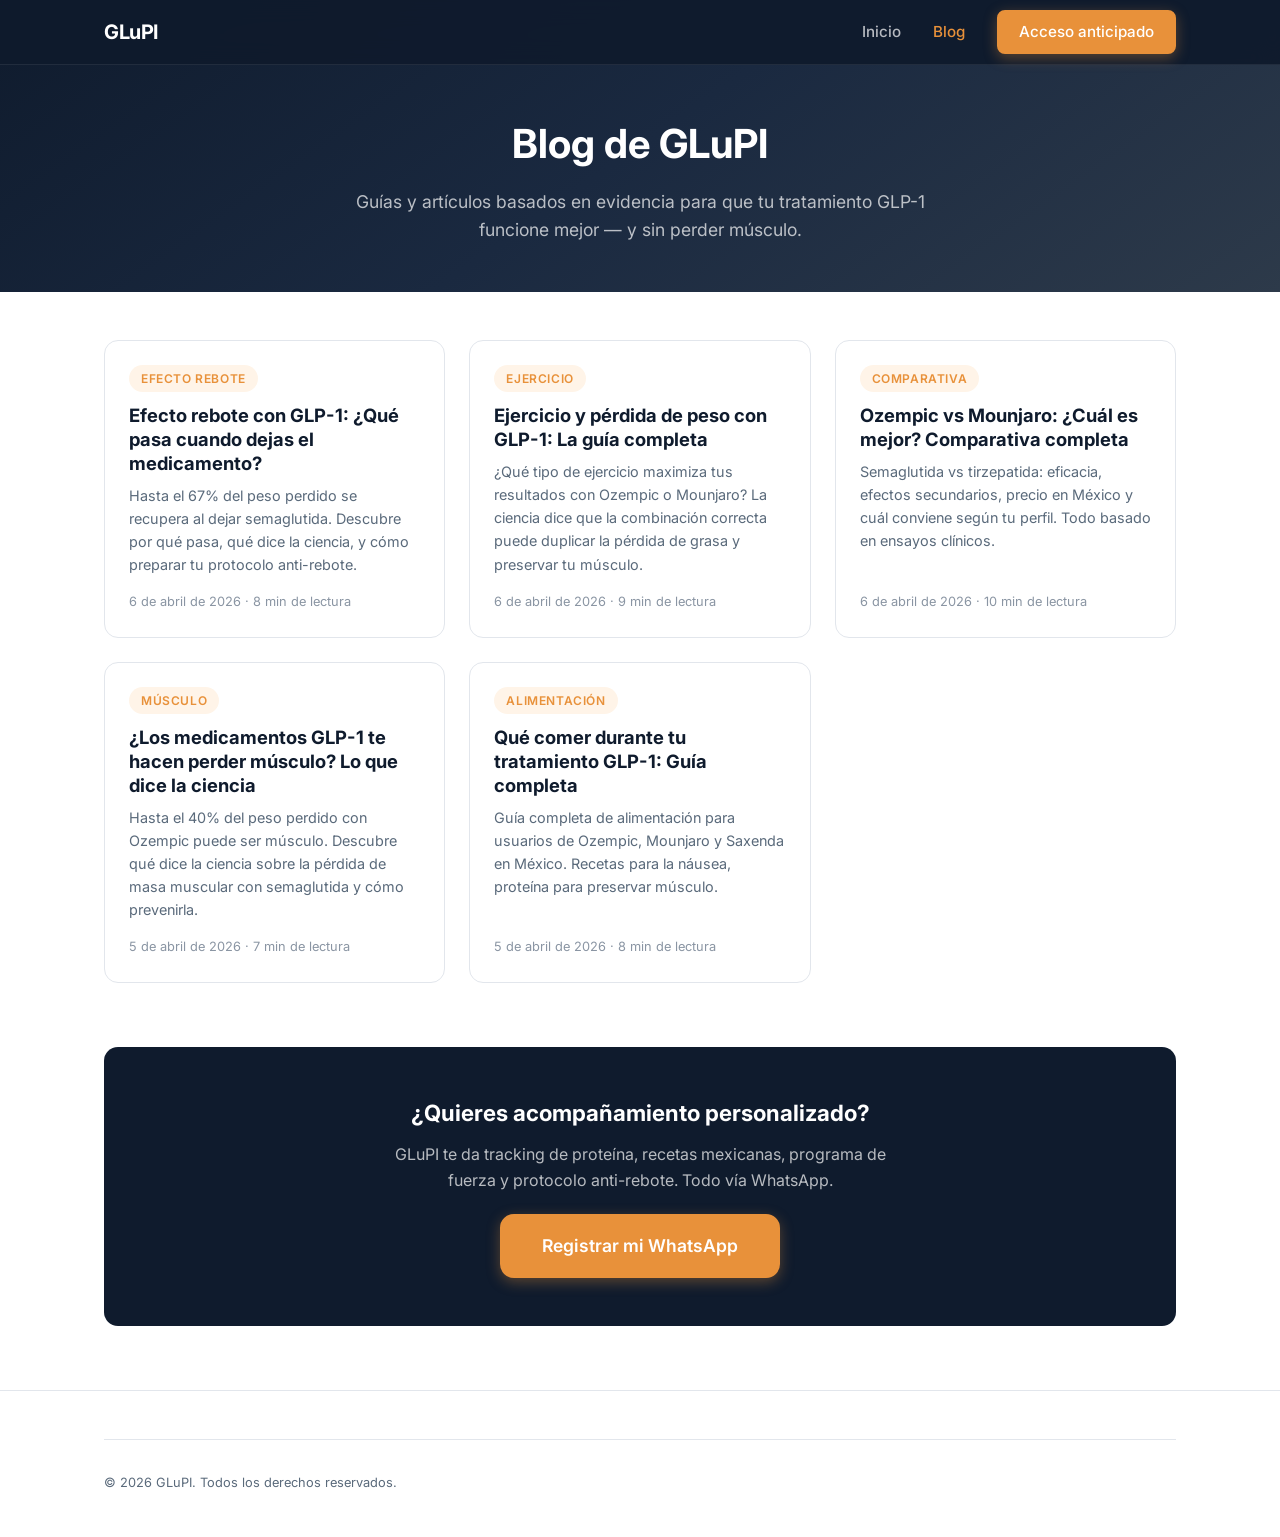
==== blog/index.html @ d0f58d72 "fix: revert all "Glupi" to "GLuPI" across public-facing pages and content Brand name was incorrectly" ====
<!DOCTYPE html>
<html lang="es-MX">
<head>
  <meta charset="UTF-8">
  <meta name="viewport" content="width=device-width, initial-scale=1.0">
  <title>Blog — GLuPI | Guías y artículos sobre tratamiento GLP-1 en México</title>
  <meta name="description" content="Artículos basados en evidencia sobre medicamentos GLP-1 (Ozempic, Mounjaro, Saxenda) en México: alimentación, ejercicio, efecto rebote y más.">
  <meta name="keywords" content="blog GLP-1, Ozempic México, Mounjaro México, semaglutida, tirzepatida, pérdida de peso, tratamiento GLP-1">
  <link rel="canonical" href="https://glupi.com.mx/blog/">

  <!-- Open Graph -->
  <meta property="og:type" content="website">
  <meta property="og:url" content="https://glupi.com.mx/blog/">
  <meta property="og:title" content="Blog — GLuPI | Guías sobre tratamiento GLP-1">
  <meta property="og:description" content="Artículos basados en evidencia sobre medicamentos GLP-1 en México: alimentación, ejercicio, efecto rebote y más.">
  <meta property="og:image" content="https://glupi.com.mx/og-image.png">
  <meta property="og:locale" content="es_MX">
  <meta property="og:site_name" content="GLuPI">

  <!-- Twitter / X -->
  <meta name="twitter:card" content="summary_large_image">
  <meta name="twitter:title" content="Blog — GLuPI | Guías sobre tratamiento GLP-1">
  <meta name="twitter:description" content="Artículos basados en evidencia sobre medicamentos GLP-1 en México.">
  <meta name="twitter:image" content="https://glupi.com.mx/og-image.png">

  <meta name="theme-color" content="#16a34a">
  <link rel="icon" type="image/svg+xml" href="/favicon.svg">

  <link rel="preconnect" href="https://fonts.googleapis.com">
  <link rel="preconnect" href="https://fonts.gstatic.com" crossorigin>
  <link href="https://fonts.googleapis.com/css2?family=Inter:wght@400;500;600;700&display=swap" rel="stylesheet">
  <link rel="stylesheet" href="../styles.css">
  <style>
    .blog-hero {
      padding: 7rem 0 3rem;
      background: linear-gradient(145deg, var(--color-navy) 0%, var(--color-navy-light) 50%, var(--color-slate) 100%);
      text-align: center;
    }
    .blog-hero__title {
      font-size: clamp(1.8rem, 4vw, 2.5rem);
      font-weight: 700;
      color: var(--color-white);
      margin-bottom: 0.75rem;
    }
    .blog-hero__subtitle {
      font-size: 1.1rem;
      color: rgba(255,255,255,0.7);
      max-width: 600px;
      margin: 0 auto;
    }
    .blog-grid {
      display: grid;
      grid-template-columns: repeat(auto-fill, minmax(320px, 1fr));
      gap: 1.5rem;
      padding: 3rem 0 4rem;
    }
    .blog-card {
      background: var(--color-white);
      border: 1px solid var(--color-border);
      border-radius: var(--radius);
      overflow: hidden;
      transition: box-shadow 0.3s, transform 0.3s;
      display: flex;
      flex-direction: column;
    }
    .blog-card:hover {
      box-shadow: var(--shadow-lg);
      transform: translateY(-3px);
    }
    .blog-card__body {
      padding: 1.5rem;
      flex: 1;
      display: flex;
      flex-direction: column;
    }
    .blog-card__tag {
      display: inline-block;
      font-size: 0.75rem;
      font-weight: 600;
      text-transform: uppercase;
      letter-spacing: 0.05em;
      color: var(--color-amber);
      background: var(--color-amber-light);
      padding: 0.25rem 0.75rem;
      border-radius: 20px;
      margin-bottom: 0.75rem;
      width: fit-content;
    }
    .blog-card__title {
      font-size: 1.15rem;
      font-weight: 700;
      color: var(--color-navy);
      line-height: 1.3;
      margin-bottom: 0.5rem;
    }
    .blog-card__title a {
      color: inherit;
      text-decoration: none;
    }
    .blog-card__title a:hover {
      color: var(--color-amber);
    }
    .blog-card__excerpt {
      font-size: 0.9rem;
      color: var(--color-text-light);
      line-height: 1.6;
      margin-bottom: 1rem;
      flex: 1;
    }
    .blog-card__meta {
      font-size: 0.8rem;
      color: var(--color-text-muted);
    }
    .blog-cta-banner {
      background: var(--color-navy);
      padding: 3rem 1.5rem;
      border-radius: var(--radius);
      text-align: center;
      margin-bottom: 4rem;
    }
    .blog-cta-banner h3 {
      font-size: 1.4rem;
      color: var(--color-white);
      margin-bottom: 0.75rem;
    }
    .blog-cta-banner p {
      color: rgba(255,255,255,0.7);
      margin-bottom: 1.25rem;
      max-width: 500px;
      margin-left: auto;
      margin-right: auto;
    }
  </style>

  <script type="application/ld+json">
  {
    "@context": "https://schema.org",
    "@type": "Blog",
    "name": "Blog de GLuPI",
    "description": "Artículos basados en evidencia sobre medicamentos GLP-1 en México",
    "url": "https://glupi.com.mx/blog/",
    "inLanguage": "es-MX",
    "publisher": {
      "@type": "Organization",
      "name": "GLuPI",
      "url": "https://glupi.com.mx/"
    }
  }
  </script>
</head>
<body>

  <nav class="nav">
    <div class="container nav__inner">
      <a href="../index.html" class="nav__logo">GLuPI</a>
      <button class="nav__toggle" aria-label="Menú">
        <span></span><span></span><span></span>
      </button>
      <ul class="nav__links">
        <li><a href="../index.html">Inicio</a></li>
        <li><a href="./" style="color: var(--color-amber);">Blog</a></li>
        <li><a href="../index.html#registro" class="btn btn--primary btn--sm">Acceso anticipado</a></li>
      </ul>
    </div>
  </nav>

  <section class="blog-hero">
    <div class="container">
      <h1 class="blog-hero__title">Blog de GLuPI</h1>
      <p class="blog-hero__subtitle">Guías y artículos basados en evidencia para que tu tratamiento GLP-1 funcione mejor — y sin perder músculo.</p>
    </div>
  </section>

  <main class="container">
    <div class="blog-grid">

      <article class="blog-card">
        <div class="blog-card__body">
          <span class="blog-card__tag">Efecto rebote</span>
          <h2 class="blog-card__title"><a href="efecto-rebote-glp1.html">Efecto rebote con GLP-1: ¿Qué pasa cuando dejas el medicamento?</a></h2>
          <p class="blog-card__excerpt">Hasta el 67% del peso perdido se recupera al dejar semaglutida. Descubre por qué pasa, qué dice la ciencia, y cómo preparar tu protocolo anti-rebote.</p>
          <span class="blog-card__meta">6 de abril de 2026 · 8 min de lectura</span>
        </div>
      </article>

      <article class="blog-card">
        <div class="blog-card__body">
          <span class="blog-card__tag">Ejercicio</span>
          <h2 class="blog-card__title"><a href="ejercicio-perdida-peso-glp1.html">Ejercicio y pérdida de peso con GLP-1: La guía completa</a></h2>
          <p class="blog-card__excerpt">¿Qué tipo de ejercicio maximiza tus resultados con Ozempic o Mounjaro? La ciencia dice que la combinación correcta puede duplicar la pérdida de grasa y preservar tu músculo.</p>
          <span class="blog-card__meta">6 de abril de 2026 · 9 min de lectura</span>
        </div>
      </article>

      <article class="blog-card">
        <div class="blog-card__body">
          <span class="blog-card__tag">Comparativa</span>
          <h2 class="blog-card__title"><a href="ozempic-vs-mounjaro.html">Ozempic vs Mounjaro: ¿Cuál es mejor? Comparativa completa</a></h2>
          <p class="blog-card__excerpt">Semaglutida vs tirzepatida: eficacia, efectos secundarios, precio en México y cuál conviene según tu perfil. Todo basado en ensayos clínicos.</p>
          <span class="blog-card__meta">6 de abril de 2026 · 10 min de lectura</span>
        </div>
      </article>

      <article class="blog-card">
        <div class="blog-card__body">
          <span class="blog-card__tag">Músculo</span>
          <h2 class="blog-card__title"><a href="perdida-musculo-glp1.html">¿Los medicamentos GLP-1 te hacen perder músculo? Lo que dice la ciencia</a></h2>
          <p class="blog-card__excerpt">Hasta el 40% del peso perdido con Ozempic puede ser músculo. Descubre qué dice la ciencia sobre la pérdida de masa muscular con semaglutida y cómo prevenirla.</p>
          <span class="blog-card__meta">5 de abril de 2026 · 7 min de lectura</span>
        </div>
      </article>

      <article class="blog-card">
        <div class="blog-card__body">
          <span class="blog-card__tag">Alimentación</span>
          <h2 class="blog-card__title"><a href="que-comer-tratamiento-glp1.html">Qué comer durante tu tratamiento GLP-1: Guía completa</a></h2>
          <p class="blog-card__excerpt">Guía completa de alimentación para usuarios de Ozempic, Mounjaro y Saxenda en México. Recetas para la náusea, proteína para preservar músculo.</p>
          <span class="blog-card__meta">5 de abril de 2026 · 8 min de lectura</span>
        </div>
      </article>

    </div>

    <div class="blog-cta-banner">
      <h3>¿Quieres acompañamiento personalizado?</h3>
      <p>GLuPI te da tracking de proteína, recetas mexicanas, programa de fuerza y protocolo anti-rebote. Todo vía WhatsApp.</p>
      <a href="../index.html#registro" class="btn btn--primary btn--lg">Registrar mi WhatsApp</a>
    </div>
  </main>

  <footer class="footer">
    <div class="container">
      <div class="footer__legal">
        <p>&copy; 2026 GLuPI. Todos los derechos reservados.</p>
      </div>
    </div>
  </footer>

  <script>
    document.querySelector('.nav__toggle')?.addEventListener('click', function() {
      document.querySelector('.nav__links').classList.toggle('nav__links--open');
    });
  </script>

</body>
</html>
---- styles.css ----
/* ===== Reset & Base ===== */
*, *::before, *::after { box-sizing: border-box; margin: 0; padding: 0; }

:root {
  --color-navy: #0F1B2D;
  --color-navy-light: #1A2940;
  --color-slate: #2D3A4A;
  --color-amber: #E8913A;
  --color-amber-dark: #D47E2E;
  --color-amber-light: #FFF4E8;
  --color-coral: #E06B5E;
  --color-teal: #2BBAA0;
  --color-teal-light: #E6F9F5;
  --color-text: #2D3A4A;
  --color-text-light: #5A6A7B;
  --color-text-muted: #8A95A3;
  --color-bg: #F8F9FB;
  --color-white: #fff;
  --color-border: #E2E6EC;
  --radius: 14px;
  --radius-sm: 8px;
  --radius-lg: 20px;
  --shadow: 0 2px 8px rgba(15,27,45,0.06), 0 1px 2px rgba(15,27,45,0.04);
  --shadow-lg: 0 8px 32px rgba(15,27,45,0.1);
  --shadow-xl: 0 16px 48px rgba(15,27,45,0.14);
  --font: 'Inter', -apple-system, BlinkMacSystemFont, 'Segoe UI', sans-serif;
}

html { scroll-behavior: smooth; }
body {
  font-family: var(--font);
  color: var(--color-text);
  background: var(--color-white);
  line-height: 1.6;
  -webkit-font-smoothing: antialiased;
}

img { max-width: 100%; display: block; }
a { color: var(--color-amber); text-decoration: none; }

/* Screen-reader-only utility */
.sr-only {
  position: absolute;
  width: 1px; height: 1px;
  padding: 0; margin: -1px;
  overflow: hidden;
  clip: rect(0,0,0,0);
  white-space: nowrap;
  border: 0;
}

/* Keyboard focus indicators (accessibility) */
a:focus-visible,
button:focus-visible,
input:focus-visible,
select:focus-visible,
summary:focus-visible,
[tabindex]:focus-visible {
  outline: 2px solid var(--color-amber);
  outline-offset: 2px;
}

.container {
  max-width: 1120px;
  margin: 0 auto;
  padding: 0 1.5rem;
}
.container--narrow { max-width: 780px; }

/* ===== Buttons ===== */
.btn {
  display: inline-flex;
  align-items: center;
  justify-content: center;
  font-family: var(--font);
  font-weight: 600;
  font-size: 1rem;
  border-radius: var(--radius-sm);
  padding: 0.75rem 1.75rem;
  cursor: pointer;
  transition: all 0.2s ease;
  border: 2px solid transparent;
  text-decoration: none;
}
.btn--primary {
  background: var(--color-amber);
  color: var(--color-white);
  border-color: var(--color-amber);
  box-shadow: 0 4px 14px rgba(232,145,58,0.35);
}
.btn--primary:hover {
  background: var(--color-amber-dark);
  border-color: var(--color-amber-dark);
  transform: translateY(-2px);
  box-shadow: 0 6px 20px rgba(232,145,58,0.4);
}
.btn--outline {
  background: transparent;
  color: var(--color-white);
  border-color: rgba(255,255,255,0.4);
}
.btn--outline:hover {
  background: rgba(255,255,255,0.1);
  border-color: rgba(255,255,255,0.7);
}
.btn--outline-dark {
  background: transparent;
  color: var(--color-navy);
  border-color: var(--color-border);
}
.btn--outline-dark:hover {
  background: var(--color-bg);
  border-color: var(--color-navy);
}
.btn--lg { padding: 1rem 2.5rem; font-size: 1.1rem; border-radius: var(--radius); }
.btn--sm { padding: 0.5rem 1.25rem; font-size: 0.9rem; }
.btn--block { width: 100%; }

/* ===== Nav ===== */
.nav {
  position: fixed;
  top: 0; left: 0; right: 0;
  z-index: 100;
  background: rgba(15,27,45,0.95);
  backdrop-filter: blur(12px);
  border-bottom: 1px solid rgba(255,255,255,0.08);
}
.nav__inner {
  display: flex;
  align-items: center;
  justify-content: space-between;
  height: 64px;
}
.nav__logo {
  font-size: 1.25rem;
  font-weight: 700;
  color: var(--color-white);
  text-decoration: none;
  letter-spacing: -0.02em;
}
.nav__logo span { color: var(--color-amber); }
.nav__links {
  display: flex;
  align-items: center;
  gap: 2rem;
  list-style: none;
}
.nav__links a {
  font-size: 0.95rem;
  font-weight: 500;
  color: rgba(255,255,255,0.7);
  transition: color 0.2s;
}
.nav__links a:hover { color: var(--color-white); }
.nav__links .btn { color: var(--color-white); }
.nav__toggle {
  display: none;
  flex-direction: column;
  gap: 5px;
  background: none;
  border: none;
  cursor: pointer;
  padding: 4px;
}
.nav__toggle span {
  width: 24px; height: 2px;
  background: var(--color-white);
  border-radius: 2px;
  transition: 0.2s;
}

@media (max-width: 768px) {
  .nav__toggle { display: flex; }
  .nav__links {
    display: none;
    position: absolute;
    top: 64px; left: 0; right: 0;
    background: var(--color-navy);
    flex-direction: column;
    padding: 1.5rem;
    gap: 1rem;
    border-bottom: 1px solid rgba(255,255,255,0.08);
  }
  .nav__links--open { display: flex; }
}

/* ===== Hero ===== */
.hero {
  padding: 8rem 0 5rem;
  background: linear-gradient(145deg, var(--color-navy) 0%, var(--color-navy-light) 50%, var(--color-slate) 100%);
  position: relative;
  overflow: hidden;
}
.hero::before {
  content: '';
  position: absolute;
  top: -40%; right: -20%;
  width: 600px; height: 600px;
  background: radial-gradient(circle, rgba(232,145,58,0.12) 0%, transparent 70%);
  border-radius: 50%;
}
.hero::after {
  content: '';
  position: absolute;
  bottom: -30%; left: -10%;
  width: 400px; height: 400px;
  background: radial-gradient(circle, rgba(43,186,160,0.08) 0%, transparent 70%);
  border-radius: 50%;
}
.hero__inner {
  max-width: 860px;
  position: relative;
  z-index: 1;
}
.hero__eyebrow {
  display: inline-block;
  font-size: 0.85rem;
  font-weight: 600;
  color: var(--color-amber);
  background: rgba(232,145,58,0.12);
  padding: 0.35rem 1rem;
  border-radius: 20px;
  margin-bottom: 1.25rem;
  letter-spacing: 0.03em;
}
.hero__title {
  font-size: clamp(2.2rem, 5vw, 3.5rem);
  font-weight: 700;
  line-height: 1.12;
  color: var(--color-white);
  margin-bottom: 1.25rem;
  letter-spacing: -0.02em;
}
.hero__title em {
  font-style: normal;
  background: linear-gradient(135deg, var(--color-amber), var(--color-coral));
  -webkit-background-clip: text;
  -webkit-text-fill-color: transparent;
  background-clip: text;
}
.hero__subtitle {
  font-size: 1.15rem;
  color: rgba(255,255,255,0.7);
  line-height: 1.7;
  margin-bottom: 2rem;
  max-width: 680px;
}
.hero__cta { display: flex; gap: 1rem; flex-wrap: wrap; }
.hero__trust {
  margin-top: 1.75rem;
  font-size: 0.85rem;
  color: rgba(255,255,255,0.45);
  display: flex;
  align-items: center;
  gap: 0.5rem;
}
.hero__trust::before {
  content: '';
  width: 6px; height: 6px;
  background: var(--color-teal);
  border-radius: 50%;
  flex-shrink: 0;
}

/* ===== Sections ===== */
.section {
  padding: 5rem 0;
}
.section--light {
  background: var(--color-bg);
}
.section--dark {
  background: var(--color-navy);
}
.section--amber {
  background: linear-gradient(135deg, var(--color-amber) 0%, var(--color-coral) 100%);
}
.section__title {
  font-size: clamp(1.5rem, 3.5vw, 2.25rem);
  font-weight: 700;
  color: var(--color-navy);
  text-align: center;
  margin-bottom: 0.75rem;
  letter-spacing: -0.02em;
}
.section__subtitle {
  font-size: 1.1rem;
  color: var(--color-text-light);
  text-align: center;
  max-width: 600px;
  margin: 0 auto 3rem;
}

/* ===== Stats ===== */
.stats {
  display: grid;
  grid-template-columns: repeat(auto-fit, minmax(240px, 1fr));
  gap: 1.5rem;
  margin-top: 1rem;
}
.stat {
  text-align: center;
  padding: 2rem 1.5rem;
  background: var(--color-white);
  border-radius: var(--radius);
  box-shadow: var(--shadow);
  border: 1px solid var(--color-border);
  position: relative;
  overflow: hidden;
}
.stat::before {
  content: '';
  position: absolute;
  top: 0; left: 0; right: 0;
  height: 3px;
  background: linear-gradient(90deg, var(--color-amber), var(--color-coral));
}
.stat__number {
  display: block;
  font-size: 2.75rem;
  font-weight: 700;
  color: var(--color-navy);
  line-height: 1.1;
  margin-bottom: 0.5rem;
}
.stat__label {
  display: block;
  font-size: 0.95rem;
  color: var(--color-text);
  line-height: 1.5;
}
.stat__source {
  display: block;
  font-size: 0.8rem;
  color: var(--color-text-muted);
  margin-top: 0.5rem;
}

/* ===== Phases ===== */
.phases {
  display: flex;
  flex-direction: column;
  gap: 2rem;
}
.phase {
  display: flex;
  gap: 1.5rem;
  align-items: flex-start;
  background: var(--color-white);
  border-radius: var(--radius);
  padding: 2rem;
  box-shadow: var(--shadow);
  border: 1px solid var(--color-border);
  transition: box-shadow 0.3s, transform 0.3s;
}
.phase:hover {
  box-shadow: var(--shadow-lg);
  transform: translateY(-2px);
}
.phase__number {
  flex-shrink: 0;
  width: 52px; height: 52px;
  background: linear-gradient(135deg, var(--color-navy), var(--color-slate));
  color: var(--color-white);
  border-radius: var(--radius-sm);
  display: flex;
  align-items: center;
  justify-content: center;
  font-size: 1.25rem;
  font-weight: 700;
}
.phase__title {
  font-size: 1.3rem;
  font-weight: 700;
  color: var(--color-navy);
  margin-bottom: 0.25rem;
}
.phase__period {
  font-size: 0.85rem;
  font-weight: 600;
  color: var(--color-amber);
  margin-bottom: 0.5rem;
  text-transform: uppercase;
  letter-spacing: 0.05em;
}
.phase__desc {
  color: var(--color-text-light);
  margin-bottom: 0.75rem;
  line-height: 1.6;
}
.phase__features {
  list-style: none;
  display: flex;
  flex-wrap: wrap;
  gap: 0.5rem;
}
.phase__features li {
  font-size: 0.85rem;
  color: var(--color-navy);
  padding: 0.3rem 0.75rem;
  background: var(--color-amber-light);
  border-radius: 20px;
  font-weight: 500;
}

@media (max-width: 600px) {
  .phase { flex-direction: column; }
}

/* ===== Features ===== */
.features {
  display: grid;
  grid-template-columns: repeat(auto-fit, minmax(240px, 1fr));
  gap: 1.5rem;
}
.feature {
  text-align: center;
  padding: 2.5rem 1.5rem;
  background: var(--color-white);
  border-radius: var(--radius);
  border: 1px solid var(--color-border);
  transition: box-shadow 0.3s, transform 0.3s;
}
.feature:hover {
  box-shadow: var(--shadow-lg);
  transform: translateY(-3px);
}
.feature__icon {
  width: 56px; height: 56px;
  margin: 0 auto 1rem;
  background: var(--color-amber-light);
  border-radius: var(--radius-sm);
  display: flex;
  align-items: center;
  justify-content: center;
  font-size: 1.5rem;
}
.feature__title {
  font-size: 1.05rem;
  font-weight: 600;
  color: var(--color-navy);
  margin-bottom: 0.5rem;
}
.feature__desc {
  font-size: 0.9rem;
  color: var(--color-text-light);
  line-height: 1.6;
}

/* ===== WhatsApp Preview ===== */
.wa-preview {
  max-width: 380px;
  margin: 2.5rem auto 0;
  background: #E5DDD5;
  border-radius: var(--radius-lg);
  padding: 1.5rem 1rem;
  box-shadow: var(--shadow-xl);
  position: relative;
}
.wa-preview__header {
  display: flex;
  align-items: center;
  gap: 0.75rem;
  margin-bottom: 1rem;
  padding-bottom: 0.75rem;
  border-bottom: 1px solid rgba(0,0,0,0.08);
}
.wa-preview__avatar {
  width: 36px; height: 36px;
  background: var(--color-navy);
  border-radius: 50%;
  display: flex;
  align-items: center;
  justify-content: center;
  color: var(--color-amber);
  font-weight: 700;
  font-size: 0.85rem;
}
.wa-preview__name {
  font-size: 0.9rem;
  font-weight: 600;
  color: var(--color-navy);
}
.wa-preview__status {
  font-size: 0.75rem;
  color: var(--color-text-muted);
}
.wa-bubble {
  max-width: 85%;
  padding: 0.6rem 0.8rem;
  border-radius: 8px;
  font-size: 0.85rem;
  line-height: 1.5;
  margin-bottom: 0.5rem;
}
.wa-bubble--bot {
  background: var(--color-white);
  border-top-left-radius: 0;
  color: var(--color-text);
  margin-right: auto;
}
.wa-bubble--user {
  background: #DCF8C6;
  border-top-right-radius: 0;
  color: var(--color-text);
  margin-left: auto;
}
.wa-bubble__time {
  display: block;
  font-size: 0.65rem;
  color: var(--color-text-muted);
  text-align: right;
  margin-top: 0.25rem;
}

/* ===== Pricing ===== */
.pricing {
  display: grid;
  grid-template-columns: repeat(3, 1fr);
  gap: 1.5rem;
  align-items: stretch;
  margin-bottom: 3rem;
}
.price-card {
  background: var(--color-white);
  border: 2px solid var(--color-border);
  border-radius: var(--radius);
  padding: 2rem;
  position: relative;
  transition: transform 0.2s, box-shadow 0.2s;
  display: flex;
  flex-direction: column;
}
.price-card:hover {
  transform: translateY(-4px);
  box-shadow: var(--shadow-lg);
}
.price-card--featured {
  border-color: var(--color-amber);
  box-shadow: var(--shadow-xl);
  transform: scale(1.04);
  z-index: 1;
}
.price-card--featured:hover {
  transform: scale(1.04) translateY(-4px);
}
.price-card--premium {
  border-color: var(--color-navy);
}
.price-card__badge {
  position: absolute;
  top: -14px;
  left: 50%;
  transform: translateX(-50%);
  background: linear-gradient(135deg, var(--color-amber), var(--color-coral));
  color: var(--color-white);
  font-size: 0.8rem;
  font-weight: 600;
  padding: 0.35rem 1.25rem;
  border-radius: 20px;
  white-space: nowrap;
}
.price-card__tier {
  font-size: 0.75rem;
  font-weight: 600;
  text-transform: uppercase;
  letter-spacing: 0.08em;
  color: var(--color-text-muted);
  margin-bottom: 0.25rem;
}
.price-card--featured .price-card__tier {
  color: var(--color-amber);
}
.price-card--premium .price-card__tier {
  color: var(--color-navy);
}
.price-card__name {
  font-size: 1.3rem;
  font-weight: 700;
  color: var(--color-navy);
  margin-bottom: 0.75rem;
}
.price-card__price {
  font-size: 2.5rem;
  font-weight: 700;
  color: var(--color-navy);
  margin-bottom: 0.25rem;
}
.price-card__price span {
  font-size: 1rem;
  font-weight: 500;
  color: var(--color-text-muted);
}
.price-card__period {
  font-size: 0.9rem;
  color: var(--color-text-light);
  margin-bottom: 1rem;
}
.price-card__desc {
  font-size: 0.9rem;
  color: var(--color-text-light);
  line-height: 1.5;
  margin-bottom: 1.5rem;
  flex-grow: 1;
}
.price-card .btn--primary {
  width: 100%;
}
.price-card .btn--outline-dark {
  width: 100%;
}

/* ===== Feature Comparison Table ===== */
.compare {
  background: var(--color-white);
  border-radius: var(--radius);
  border: 1px solid var(--color-border);
  box-shadow: var(--shadow);
  overflow: hidden;
}
.compare__scroll {
  overflow-x: auto;
  -webkit-overflow-scrolling: touch;
}
.compare__table {
  width: 100%;
  border-collapse: collapse;
  min-width: 600px;
  table-layout: fixed;
}
.compare__table thead {
  background: var(--color-navy);
}
.compare__table th {
  padding: 1rem 1.25rem;
  font-size: 0.9rem;
  font-weight: 600;
  color: rgba(255,255,255,0.85);
  text-align: center;
  white-space: nowrap;
}
.compare__table th.compare__feature-col {
  text-align: left;
  color: var(--color-white);
  width: 28%;
}
.compare__table th.compare__col-highlight {
  background: rgba(232,145,58,0.2);
  color: var(--color-amber);
}
.compare__table td {
  padding: 0.7rem 1.25rem;
  font-size: 0.9rem;
  color: var(--color-text);
  border-bottom: 1px solid var(--color-border);
  text-align: center;
}
.compare__table td:first-child {
  text-align: left;
  color: var(--color-text);
}
.compare__col-highlight {
  background: var(--color-amber-light);
}
.compare__group td {
  font-size: 0.8rem;
  font-weight: 700;
  text-transform: uppercase;
  letter-spacing: 0.06em;
  color: var(--color-navy);
  background: var(--color-bg);
  padding: 0.6rem 1.25rem;
  border-bottom: 1px solid var(--color-border);
}
.compare__check::before {
  content: "\2713";
  color: var(--color-teal);
  font-weight: 700;
  font-size: 1.1rem;
}
.compare__dash::before {
  content: "\2014";
  color: var(--color-border);
  font-weight: 400;
}
.compare__table tbody tr:last-child td {
  border-bottom: none;
}

@media (max-width: 1024px) {
  .pricing {
    grid-template-columns: 1fr 1fr;
    gap: 1.25rem;
  }
  .price-card--featured {
    transform: none;
    grid-column: 1 / -1;
    max-width: 400px;
    justify-self: center;
    order: -1;
  }
  .price-card--featured:hover {
    transform: translateY(-4px);
  }
}

@media (max-width: 768px) {
  .pricing {
    grid-template-columns: 1fr;
    max-width: 400px;
    margin-left: auto;
    margin-right: auto;
    margin-bottom: 2rem;
  }
  .price-card--featured {
    transform: none;
    max-width: none;
    order: -1;
  }
  .price-card--featured:hover {
    transform: translateY(-4px);
  }
  .compare__scroll {
    margin: 0;
  }
  .compare__table {
    min-width: 540px;
  }
  .compare__table th,
  .compare__table td {
    padding: 0.6rem 0.75rem;
    font-size: 0.82rem;
  }
}

/* ===== Testimonial / Social Proof ===== */
.social-proof {
  display: grid;
  grid-template-columns: repeat(auto-fit, minmax(300px, 1fr));
  gap: 1.5rem;
}
.proof-card {
  background: var(--color-white);
  border-radius: var(--radius);
  padding: 2rem;
  border: 1px solid var(--color-border);
  position: relative;
}
.proof-card__quote {
  font-size: 1rem;
  color: var(--color-text);
  line-height: 1.7;
  margin-bottom: 1.25rem;
  font-style: italic;
}
.proof-card__quote::before {
  content: '\201C';
  font-size: 3rem;
  color: var(--color-amber);
  position: absolute;
  top: 0.5rem;
  left: 1rem;
  opacity: 0.3;
  font-style: normal;
}
.proof-card__author {
  font-size: 0.9rem;
  font-weight: 600;
  color: var(--color-navy);
}
.proof-card__detail {
  font-size: 0.8rem;
  color: var(--color-text-muted);
}

/* ===== Comparison ===== */
.comparison {
  display: grid;
  grid-template-columns: 1fr 1fr;
  gap: 1.5rem;
  max-width: 700px;
  margin: 0 auto;
}
.comparison__col {
  padding: 2rem;
  border-radius: var(--radius);
}
.comparison__col--without {
  background: var(--color-bg);
  border: 1px solid var(--color-border);
}
.comparison__col--with {
  background: var(--color-navy);
  color: var(--color-white);
}
.comparison__heading {
  font-size: 1rem;
  font-weight: 700;
  margin-bottom: 1rem;
  display: flex;
  align-items: center;
  gap: 0.5rem;
}
.comparison__col--without .comparison__heading { color: var(--color-text-muted); }
.comparison__col--with .comparison__heading { color: var(--color-amber); }
.comparison__list {
  list-style: none;
}
.comparison__list li {
  padding: 0.4rem 0;
  font-size: 0.9rem;
  display: flex;
  align-items: flex-start;
  gap: 0.5rem;
}
.comparison__col--without .comparison__list li::before {
  content: "\2717";
  color: var(--color-coral);
  font-weight: 700;
  flex-shrink: 0;
}
.comparison__col--with .comparison__list li::before {
  content: "\2713";
  color: var(--color-teal);
  font-weight: 700;
  flex-shrink: 0;
}
.comparison__col--with .comparison__list li {
  color: rgba(255,255,255,0.85);
}

@media (max-width: 600px) {
  .comparison { grid-template-columns: 1fr; }
}

/* ===== FAQ ===== */
.faq { display: flex; flex-direction: column; gap: 0.75rem; }
.faq__item {
  background: var(--color-white);
  border-radius: var(--radius-sm);
  border: 1px solid var(--color-border);
  overflow: hidden;
}
.faq__question {
  padding: 1.25rem 1.5rem;
  font-size: 1rem;
  font-weight: 600;
  color: var(--color-navy);
  cursor: pointer;
  list-style: none;
}
.faq__question::-webkit-details-marker { display: none; }
.faq__question::after {
  content: "+";
  float: right;
  font-size: 1.25rem;
  color: var(--color-amber);
  transition: transform 0.2s;
}
details[open] .faq__question::after {
  content: "\2212";
}
.faq__answer {
  padding: 0 1.5rem 1.25rem;
  color: var(--color-text-light);
  line-height: 1.7;
}

/* ===== CTA Banner ===== */
.cta-banner {
  text-align: center;
  padding: 4rem 1.5rem;
}
.cta-banner__title {
  font-size: clamp(1.5rem, 3.5vw, 2.25rem);
  font-weight: 700;
  color: var(--color-white);
  margin-bottom: 0.75rem;
}
.cta-banner__sub {
  font-size: 1.1rem;
  color: rgba(255,255,255,0.85);
  margin-bottom: 2rem;
  max-width: 500px;
  margin-left: auto;
  margin-right: auto;
}

/* ===== Waitlist Form ===== */
.waitlist-form {
  max-width: 480px;
  margin: 0 auto;
}
.waitlist-form__row {
  display: flex;
  align-items: stretch;
  background: var(--color-white);
  border-radius: var(--radius);
  overflow: hidden;
  box-shadow: var(--shadow-lg);
}
.waitlist-form__country {
  appearance: none;
  -webkit-appearance: none;
  display: flex;
  align-items: center;
  padding: 0.6rem 1.3rem 0.6rem 0.5rem;
  font-family: var(--font);
  font-size: 0.85rem;
  font-weight: 600;
  color: var(--color-navy);
  background: var(--color-bg) url("data:image/svg+xml,%3Csvg xmlns='http://www.w3.org/2000/svg' width='10' height='7'%3E%3Cpath d='M1 1l4 4 4-4' stroke='%23334155' stroke-width='2' fill='none'/%3E%3C/svg%3E") no-repeat right 0.4rem center;
  border: none;
  border-right: 1px solid var(--color-border);
  border-radius: 0;
  cursor: pointer;
  white-space: nowrap;
  flex-shrink: 0;
  max-width: 5.2rem;
}
.waitlist-form__input {
  flex: 1;
  border: none;
  outline: none;
  font-family: var(--font);
  font-size: 1rem;
  padding: 1rem 0.75rem;
  color: var(--color-navy);
  min-width: 0;
}
.waitlist-form__input::placeholder {
  color: var(--color-text-muted);
}
.waitlist-form__btn {
  border-radius: 0;
  border: none;
  background: var(--color-navy);
  color: var(--color-white);
  font-weight: 700;
  padding: 1rem 1.5rem;
  cursor: pointer;
  transition: background 0.2s;
  white-space: nowrap;
}
.waitlist-form__btn:hover {
  background: var(--color-slate);
}
.waitlist-form__hint {
  font-size: 0.8rem;
  color: rgba(255,255,255,0.7);
  margin-top: 0.75rem;
}
.waitlist-success__msg,
.waitlist-error__msg {
  font-size: 1rem;
  font-weight: 600;
  color: var(--color-white);
  padding: 1rem;
  border-radius: var(--radius-sm);
  margin-top: 1rem;
}
.waitlist-success__msg {
  background: rgba(255,255,255,0.15);
}
.waitlist-error__msg {
  background: rgba(224,107,94,0.3);
}

@media (max-width: 480px) {
  .waitlist-form__row {
    flex-direction: column;
    border-radius: var(--radius-sm);
  }
  .waitlist-form__country {
    padding: 0.6rem 1.5rem 0.6rem 0.6rem;
    border-right: none;
    border-bottom: 1px solid var(--color-border);
    width: 100%;
    max-width: none;
    text-align: center;
    background-position: right 0.75rem center;
  }
  .waitlist-form__btn {
    border-radius: 0;
    padding: 1rem;
  }
}

/* ===== Footer ===== */
.footer {
  padding: 3rem 0 2rem;
  border-top: 1px solid var(--color-border);
}
.footer__inner {
  display: flex;
  justify-content: space-between;
  align-items: flex-start;
  gap: 2rem;
  margin-bottom: 2rem;
}
.footer__tagline {
  font-size: 0.9rem;
  color: var(--color-text-light);
  margin-top: 0.5rem;
  max-width: 320px;
}
.footer__logo {
  font-size: 1.25rem;
  font-weight: 700;
  color: var(--color-navy);
  text-decoration: none;
}
.footer__logo span { color: var(--color-amber); }
.footer__links {
  display: flex;
  gap: 1.5rem;
}
.footer__links a {
  font-size: 0.9rem;
  color: var(--color-text-light);
}
.footer__links a:hover { color: var(--color-amber); }
.footer__legal {
  padding-top: 2rem;
  border-top: 1px solid var(--color-border);
}
.footer__legal p {
  font-size: 0.8rem;
  color: var(--color-text-light);
  line-height: 1.7;
  margin-bottom: 0.75rem;
}

@media (max-width: 768px) {
  .stats {
    grid-template-columns: 1fr;
    max-width: 400px;
    margin-left: auto;
    margin-right: auto;
  }
  .social-proof {
    grid-template-columns: 1fr;
  }
  .features {
    grid-template-columns: 1fr 1fr;
  }
}

@media (max-width: 600px) {
  .footer__inner { flex-direction: column; }
  .footer__links { flex-wrap: wrap; gap: 1rem; }
  .hero { padding: 6rem 0 3rem; }
  .hero__subtitle { font-size: 1rem; }
  .section { padding: 3.5rem 0; }
  .features {
    grid-template-columns: 1fr;
  }
  .cta-banner { padding: 3rem 1rem; }
  .cta-banner__title { font-size: 1.4rem; }
}
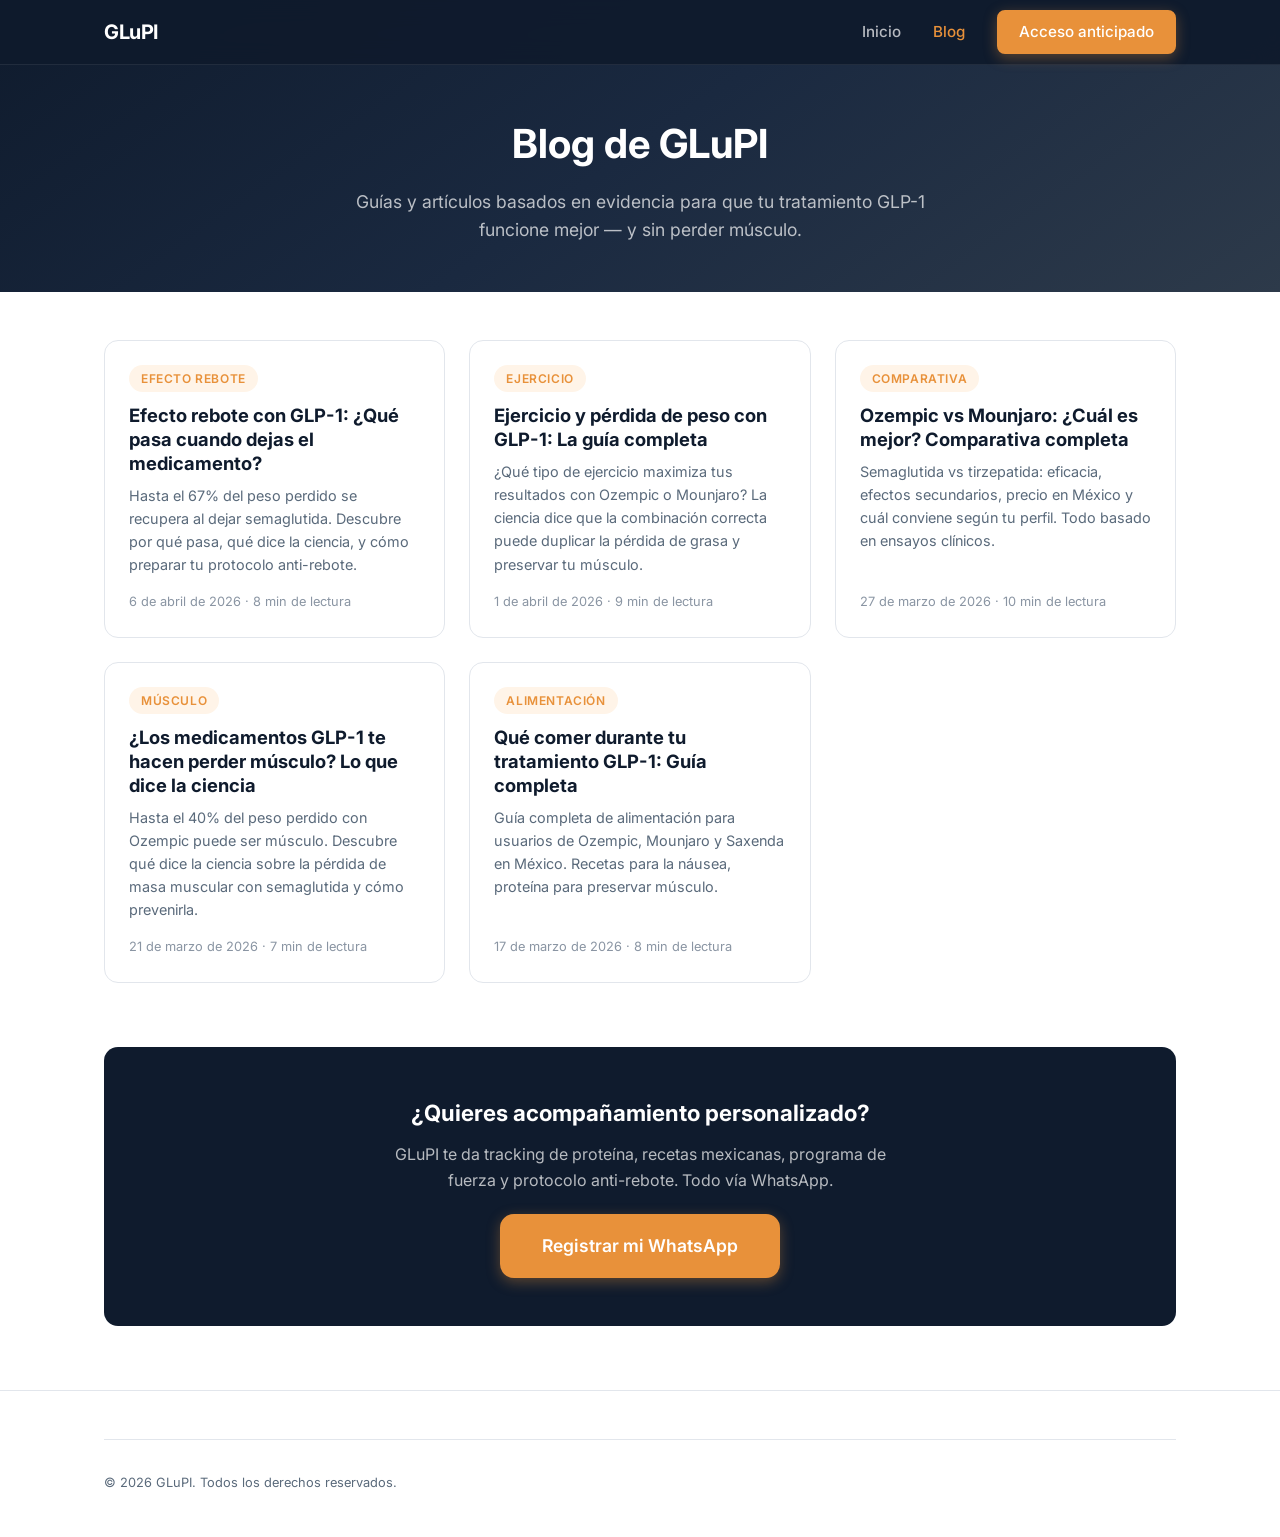
==== commit 3e0232d6: "fix: legal compliance — jurisdiction, sensitive data, and Anthropic disclosure - Update jurisdiction" ====
--- a/blog/index.html
+++ b/blog/index.html
@@ -188,7 +188,7 @@
           <span class="blog-card__tag">Ejercicio</span>
           <h2 class="blog-card__title"><a href="ejercicio-perdida-peso-glp1.html">Ejercicio y pérdida de peso con GLP-1: La guía completa</a></h2>
           <p class="blog-card__excerpt">¿Qué tipo de ejercicio maximiza tus resultados con Ozempic o Mounjaro? La ciencia dice que la combinación correcta puede duplicar la pérdida de grasa y preservar tu músculo.</p>
-          <span class="blog-card__meta">6 de abril de 2026 · 9 min de lectura</span>
+          <span class="blog-card__meta">1 de abril de 2026 · 9 min de lectura</span>
         </div>
       </article>
 
@@ -197,7 +197,7 @@
           <span class="blog-card__tag">Comparativa</span>
           <h2 class="blog-card__title"><a href="ozempic-vs-mounjaro.html">Ozempic vs Mounjaro: ¿Cuál es mejor? Comparativa completa</a></h2>
           <p class="blog-card__excerpt">Semaglutida vs tirzepatida: eficacia, efectos secundarios, precio en México y cuál conviene según tu perfil. Todo basado en ensayos clínicos.</p>
-          <span class="blog-card__meta">6 de abril de 2026 · 10 min de lectura</span>
+          <span class="blog-card__meta">27 de marzo de 2026 · 10 min de lectura</span>
         </div>
       </article>
 
@@ -206,7 +206,7 @@
           <span class="blog-card__tag">Músculo</span>
           <h2 class="blog-card__title"><a href="perdida-musculo-glp1.html">¿Los medicamentos GLP-1 te hacen perder músculo? Lo que dice la ciencia</a></h2>
           <p class="blog-card__excerpt">Hasta el 40% del peso perdido con Ozempic puede ser músculo. Descubre qué dice la ciencia sobre la pérdida de masa muscular con semaglutida y cómo prevenirla.</p>
-          <span class="blog-card__meta">5 de abril de 2026 · 7 min de lectura</span>
+          <span class="blog-card__meta">21 de marzo de 2026 · 7 min de lectura</span>
         </div>
       </article>
 
@@ -215,7 +215,7 @@
           <span class="blog-card__tag">Alimentación</span>
           <h2 class="blog-card__title"><a href="que-comer-tratamiento-glp1.html">Qué comer durante tu tratamiento GLP-1: Guía completa</a></h2>
           <p class="blog-card__excerpt">Guía completa de alimentación para usuarios de Ozempic, Mounjaro y Saxenda en México. Recetas para la náusea, proteína para preservar músculo.</p>
-          <span class="blog-card__meta">5 de abril de 2026 · 8 min de lectura</span>
+          <span class="blog-card__meta">17 de marzo de 2026 · 8 min de lectura</span>
         </div>
       </article>
 
